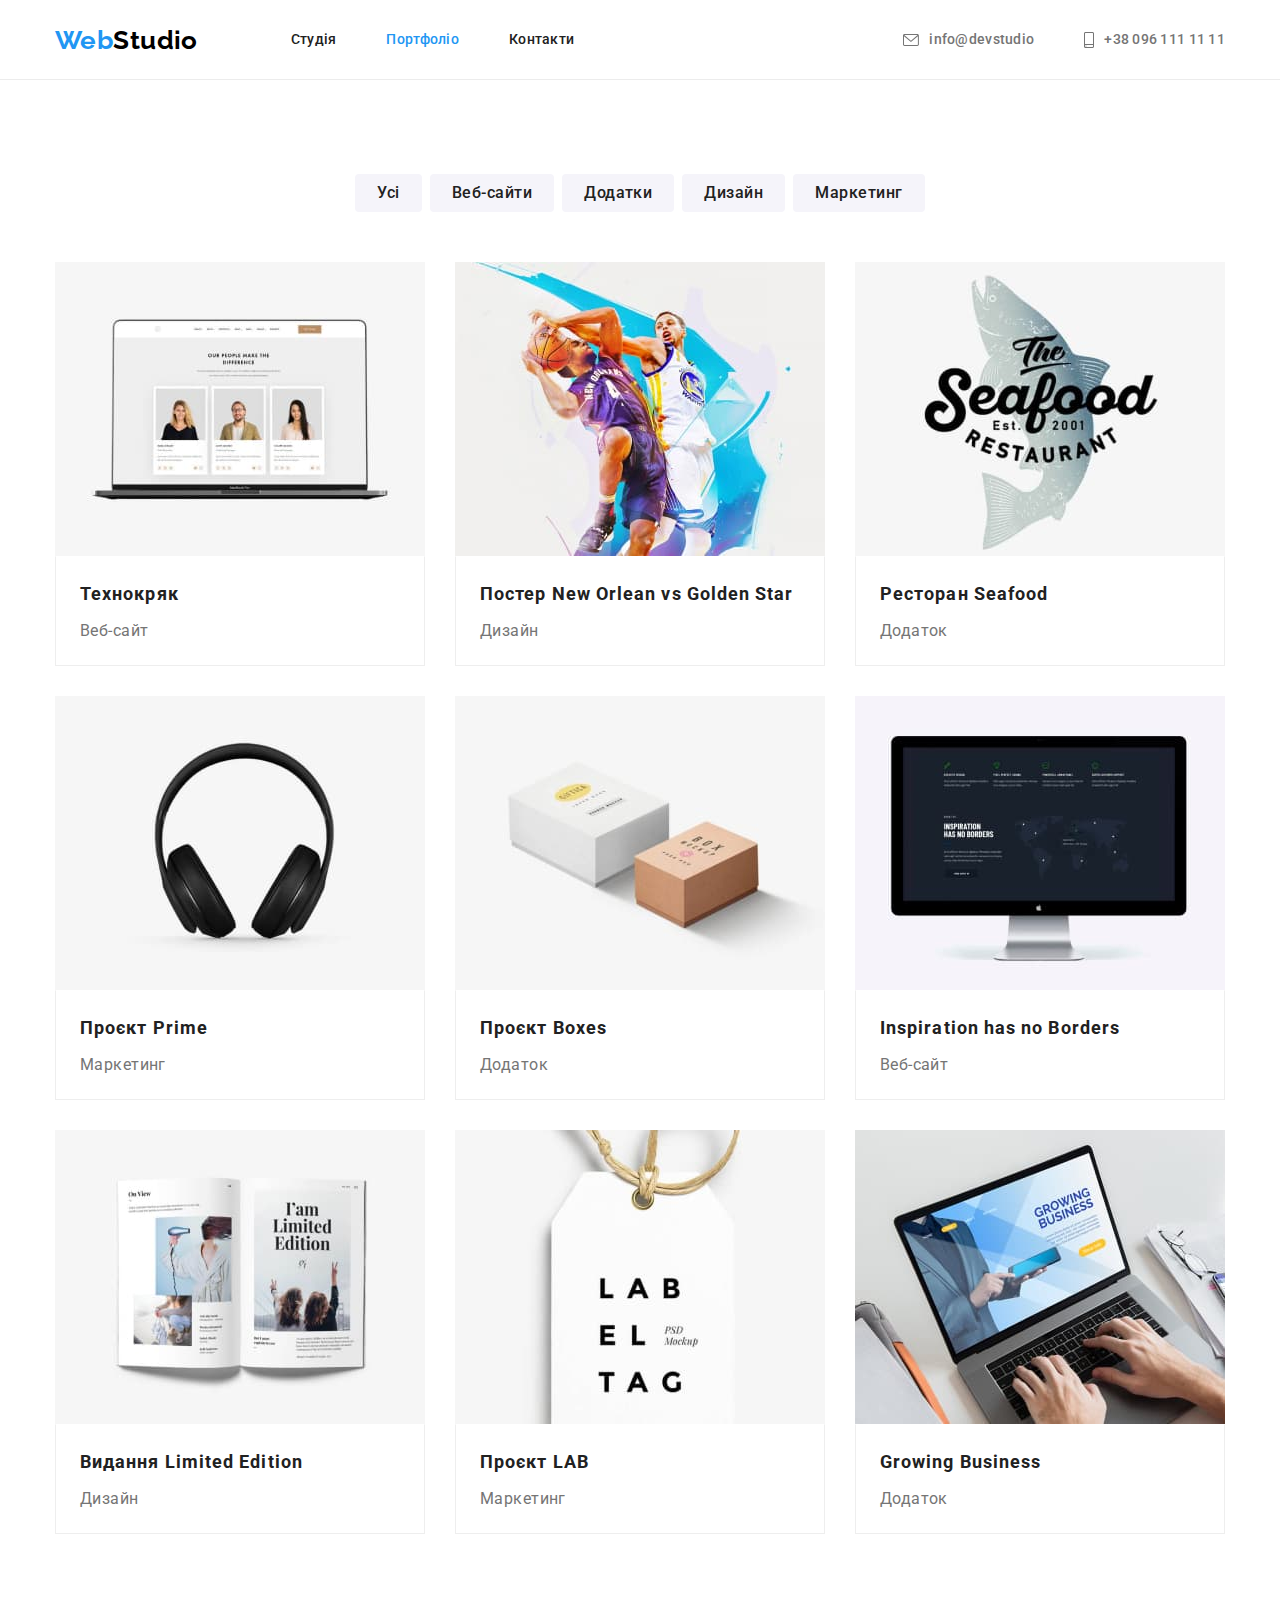
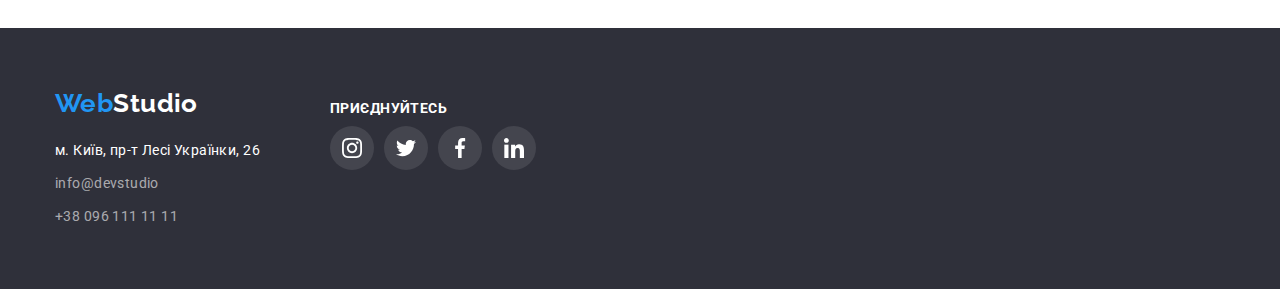
==== portfolio.html @ 0ee4d9ab "Init" ====
<!DOCTYPE html>
<html lang="uk">

<head>
    <meta charset="UTF-8">
    <meta http-equiv="X-UA-Compatible" content="IE=edge">
    <meta name="viewport" content="width=device-width, initial-scale=1.0">
    <title>Fourth home work</title>
    <link rel="preconnect" href="https://fonts.googleapis.com">
    <link rel="preconnect" href="https://fonts.gstatic.com" crossorigin>
    <link rel="stylesheet"
        href="https://fonts.googleapis.com/css2?family=Raleway:wght@700&family=Roboto:wght@400;500;700;900&display=swap">
    <link rel="stylesheet" href="./css/modern-normalize.css">
    <link rel="stylesheet" href="./css/styles.css">
</head>

<body>
    <header class="page-header">
        <div class="container header-container">
            <a class="logo" href="./" title="logo"><span class="logo-web">Web</span>Studio</a>
            <nav>
                <ul class="site-nav list">
                    <li class="item"><a class="link-nav" href="./" title="Студія">Студія</a></li>
                    <li class="item"><a class="link-nav current" href="./portfolio.html" title="Портфоліо">Портфоліо</a>
                    </li>
                    <li class="item"><a class="link-nav" href="" title="Контакти">Контакти</a></li>
                </ul>
            </nav>
            <ul class="list site-contact">
                <li class="item">
                    <a class="link-adr icon-a" href="mailto:info@devstudio" title="надіслати листа">
                        <svg class="clear-icon" width="16" height="12">
                            <use href="./images/icons.svg#icon-envelope"></use>
                        </svg>
                        <span class="link-name">info@devstudio</span>
                    </a>
                </li>
                <li class="item">
                    <a class="link-adr icon-a" href="tel:+380961111111" title="зателефонувати">
                        <svg class="clear-icon" width="10" height="16">
                            <use href="./images/icons.svg#icon-smartphone"></use>
                        </svg>
                        <span class="link-name">+38 096 111 11 11</span>
                    </a>
                </li>
            </ul>
        </div>
    </header>
    <main>
        <!--  -->
        <section class="section">
            <h1 class="title-hide">Портфоліо</h1>
            <div class="container">
                <ul class="list filter">
                    <li class="item"><button type="button" class="btn">Усі</button></li>
                    <li class="item"><button type="button" class="btn">Веб-сайти</button></li>
                    <li class="item"><button type="button" class="btn">Додатки</button></li>
                    <li class="item"><button type="button" class="btn">Дизайн</button></li>
                    <li class="item"><button type="button" class="btn">Маркетинг</button></li>
                </ul>
            </div>

            <div class="container">
                <ul class="list cards">
                    <li class="card">
                        <div class="card-img">
                            <img src="./images/portfolio/work_01.jpg" width="370" height="294" alt="Project 1"
                                title="Project 1">
                            <div class="card-text">
                                <p>
                                    Ресурс пропонує комплексні пропозиції з різним рівнем
                                    функціоналу та сервісів. Все
                                    це дозволить відвідувачу отримати
                                    вичерпні відомості про компанію чи приватну особу.
                                </p>

                            </div>
                        </div>
                        <div class="card-content">
                            <h2 class="project">Технокряк</h2>
                            <p class="categories">Веб-сайт</p>
                        </div>
                    </li>
                    <li class="card">
                        <div class="card-img">
                            <img src="./images/portfolio/work_02.jpg" width="370" height="294" alt="Project 2"
                                title="Project 2">
                        </div>
                        <div class="card-content">
                            <h2 class="project">Постер New Orlean vs Golden Star</h2>
                            <p class="categories">Дизайн</p>
                        </div>

                    </li>
                    <li class="card">
                        <div class="card-img">
                            <img src="./images/portfolio/work_03.jpg" width="370" height="294" alt="Project 3"
                                title="Project 3">
                        </div>
                        <div class="card-content">
                            <h2 class="project">Ресторан Seafood</h2>
                            <p class="categories">Додаток</p>
                        </div>
                    </li>
                    <li class="card">
                        <div class="card-img">
                            <img src="./images/portfolio/work_04.jpg" width="370" height="294" alt="Project 4"
                                title="Project 4">
                        </div>
                        <div class="card-content">
                            <h2 class="project">Проєкт Prime</h2>
                            <p class="categories">Маркетинг</p>
                        </div>
                    </li>
                    <li class="card">
                        <div class="card-img">
                            <img src="./images/portfolio/work_05.jpg" width="370" height="294" alt="Project 5"
                                title="Project 5">
                        </div>
                        <div class="card-content">
                            <h2 class="project">Проєкт Boxes</h2>
                            <p class="categories">Додаток</p>
                        </div>
                    </li>
                    <li class="card">
                        <div class="card-img">
                            <img src="./images/portfolio/work_06.jpg" width="370" height="294" alt="Project 6"
                                title="Project 6">
                        </div>
                        <div class="card-content">
                            <h2 class="project">Inspiration has no Borders</h2>
                            <p class="categories">Веб-сайт</p>
                        </div>
                    </li>
                    <li class="card">
                        <div class="card-img">
                            <img src="./images/portfolio/work_07.jpg" width="370" height="294" alt="Project 7"
                                title="Project 7">
                        </div>
                        <div class="card-content">
                            <h2 class="project">Видання Limited Edition</h2>
                            <p class="categories">Дизайн</p>
                        </div>
                    </li>
                    <li class="card">
                        <div class="card-img">
                            <img src="./images/portfolio/work_08.jpg" width="370" height="294" alt="Project 8"
                                title="Project 8">
                        </div>
                        <div class="card-content">
                            <h2 class="project">Проєкт LAB</h2>
                            <p class="categories">Маркетинг</p>
                        </div>
                    </li>
                    <li class="card">
                        <div class="card-img">
                            <img src="./images/portfolio/work_09.jpg" width="370" height="294" alt="Project 9"
                                title="Project 9">
                        </div>
                        <div class="card-content">
                            <h2 class="project">Growing Business</h2>
                            <p class="categories">Додаток</p>
                        </div>
                    </li>
                </ul>
            </div>
        </section>
    </main>
    <footer class="page-footer">
        <div class="container">
            <div class="site-adr">
                <a class="logo logo--alt" href="/" title="logo"><span class="logo-web">Web</span>Studio</a>
                <address>
                    <ul class="list list-adr">
                        <li class="item">
                            <a class="link-adr" href="https://goo.gl/maps/TaMpgBp5hJz27Ky7A" title="показати на мапі"
                                target="_blank" rel="noopener noreferrer">
                                м. Київ, пр-т Лесі Українки, 26
                            </a>
                        </li>
                        <li class="item">
                            <a class="link-cont" href="mailto:info@devstudio" title="надіслати листа">
                                info@devstudio
                            </a>
                        </li>
                        <li class="item">
                            <a class="link-cont" href="tel:+380961111111" title="зателефонувати">
                                +38 096 111 11 11
                            </a>
                        </li>
                    </ul>
                </address>
            </div>
            <div class="adr-social">
                <h2 class="title">приєднуйтесь</h2>
                <ul class="list social">
                    <li class="item">
                        <a href="https://www.instagram.com" target="_blank" rel="noopener noreferrer"
                            class="social-link">
                            <svg class="clear-icon social-icon" width="44" height="44">
                                <use href="./images/icons.svg#icon-instagram"></use>
                            </svg>
                        </a>
                    </li>
                    <li class="item">
                        <a href="https://twitter.com" target="_blank" rel="noopener noreferrer" class="social-link">
                            <svg class="clear-icon social-icon" width="44" height="44">
                                <use href="./images/icons.svg#icon-twitter"></use>
                            </svg>
                        </a>
                    </li>
                    <li class="item">
                        <a href="https://facebook.com" target="_blank" rel="noopener noreferrer" class="social-link">
                            <svg class="clear-icon social-icon" width="44" height="44">
                                <use href="./images/icons.svg#icon-facebook"></use>
                            </svg>
                        </a>
                    </li>
                    <li class="item">
                        <a href="https://www.linkedin.com" target="_blank" rel="noopener noreferrer"
                            class="social-link">
                            <svg class="clear-icon social-icon" width="44" height="44">
                                <use href="./images/icons.svg#icon-linkedin"></use>
                            </svg>
                        </a>
                    </li>
                </ul>
            </div>
        </div>
    </footer>
</body>

</html>
---- css/styles.css ----
:root {

    --decoration-color:#2196F3;         /* частини тексту, кнопки*/
    --card-image-hover:#2196F3E6;       /* колір випадаючего тексту */
    --heading-text-color: #212121;      /* Текст заголовка */
    --main-text-color: #757575;         /* Текст */
    --main-white-color: #ffffff;        /* просто білий колір */
    --black-color:#000000;              /* просто чорний колір */
    --fotter-background-color:#2F303A;  /*колір футера*/
    --contact-link-color:rgba(255, 255, 255, 0.6);  /*контакти в футері*/
    --social-link-color: rgba(255, 255, 255, 0.1);   /* соц мережі в футері*/
    --button-main-color:#188CE8;        /* кнопка на головній */
    --button-filter-color:#F5F4FA;      /* кнопки в портфоліо */
    --header-bottom-border:#ECECEC;     /* Нижній бордюр хедера */
    --card-border:#EEE;                 /* Рамка картки*/
    --secondary-background-color:#F5F4FA;  /* Допоміжний колір фону*/
    --client-color:#AFB1B8;                /* Постійні клієнти*/

    --cards-gap: 30px;          /* Відступ у картках портфоліо */
    --features-gap: 30px;       /* Відступ у картках особливості */
    --work-gap: 30px;           /* Відступ у картках робот */
    --team-gap: 30px;           /* Відступ у картках команди */
    --client-gap: 30px;        /* Відступ у картках клієнти */

    --cards-count: 3;           /* Карток в лінії портфоліо */  
    --features-count: 4;        /* Карток в лінії особливості */
    --work-count: 3;           /* Карток в лінії робот */
    --team-count: 4;             /* Карток в лінії команди */
    --client-count: 6;         /* Карток в лінії клієнти */
}

h1, h2, h3, h4, 
h5, h6, p, ul {
    margin: 0;
    padding: 0;
}

img {
    display: block;
    width: 100%;
    height: auto;
}

body {
    font-family: 'Roboto', Arial, Helvetica, sans-serif;
    font-size: 14px;
    letter-spacing: 0.03em;
    color: var(--main-text-color);
    background-color: var(--main-white-color)
} 
.container {
    max-width: 1200px;
    padding: 0 15px;
    margin: 0 auto;

    /* Закоментить */
    /* outline: red solid 2px;
    margin: 5px auto; */
}

.section {
    padding-top: 94px;
    padding-bottom: 94px;
}

.list {
    list-style: none;
}





/*====== header ======*/

.page-header {
    background-color: var(--main-white-color);
    border-bottom: 1px solid var(--header-bottom-border);
    border-top: 1px solid transparent;
}

/*====== logo ======*/

.logo {
    font-family: 'Raleway', sans-serif;
    font-weight: 700;
    font-size: 26px;
    line-height: 1.19;
    color:var(--black-color);
    text-decoration: none;   
}

.logo-web {
    color: var(--decoration-color);   
}

/*====== navigation ======*/

.site-nav, 
.site-contact {
    font-weight: 500;
    line-height: 1.14;
    letter-spacing: 0.02em;
    display: flex;  
}

.site-nav {
    margin-left: 93px;
}

.site-contact {
    margin-left: auto;
}


.site-nav .link-nav,
 .site-contact .link-adr {
    display: inline-block;
    align-items: center;
    padding-top: 31px;
    padding-bottom: 31px;

    color: var(--heading-text-color);
    text-decoration: none;
}


.site-nav .item:not(:first-child),
.site-contact .item:not(:first-child) {
    margin-left: 50px;
}
.site-contact .link-adr:last-child {
    margin-right: 0;
}
.site-contact .link-adr{
    color: var(--main-text-color);
     display: inline-flex;
    align-items: center;
    margin-right: 30px;
}

.link-adr {
    color: var(--main-white-color);
    text-decoration: none;
    white-space: nowrap;
}
.link-nav:hover, .link-nav:focus,
.link-adr:hover, .link-adr:focus,
.link-cont:hover, .link-cont:focus,
.link-nav.current {
    color: var(--decoration-color);
}


.header-container {
    display: flex;
    align-items: center;
}

.clear-icon {
    fill:currentColor;
    overflow: hidden;
    vertical-align: -0.15em;
    font-size: inherit;
   
}


.icon-a {
    display: inline-block;
    align-items: center;
}
.link-name {
    margin-left: 10px;
}



/* main content */
        /* main page */

.main-banner {
    padding-top: 200px;
    padding-bottom: 200px;
    text-align: center;
    
    max-width: 1600px;
    margin: 0 auto;
    background-color: #C4C4C4;

    background-image: linear-gradient(to right, rgba(47, 48, 58, 0.4), 
        rgba(47, 48, 58, 0.4)),
        url('../images/hero_image.img.jpg');
    background-size: cover;
    background-repeat: no-repeat;
    background-position: center;

}

.main-title {
    margin-bottom: 30px;

    font-weight: 900;
    font-size: 44px;
    line-height: 1.36;   
    letter-spacing: 0.06em;
    color: var(--main-white-color);
    text-transform: uppercase;
    
}

.btn {
    padding: 10px 32px;
    font-family: inherit;
    font-weight: 700;
    font-size: 16px;
    line-height: 1.87;
    letter-spacing: 0.06em;
    color: var(--main-white-color);
    background-color:var(--button-main-color) ;
    
    border-radius: 4px;
    border: none;
    cursor: pointer;
}

.btn:hover,
.btn:focus {
    color: var(--main-white-color);
    background-color: var(--decoration-color);
}



.list .btn:hover,
.list .btn:focus {
    color: var(--main-white-color);
    background-color: var(--decoration-color);
    box-shadow: 0px 3px 1px rgba(0, 0, 0, 0.1), 
                0px 1px 2px rgba(0, 0, 0, 0.08), 
                0px 2px 2px rgba(0, 0, 0, 0.12);
}

.section-title {
    margin-bottom: 50px;
    font-size: 36px;
    line-height: 1.167;
    text-align: center;
    color: var(--heading-text-color);
}
.title-hide {
    pointer-events: none;
    position: absolute;
    width: 1px;
    height: 1px;
    margin: -1px;
    border: 0;
    padding: 0;
    white-space: nowrap;
    clip-path: inset(100%);
    clip: rect(0 0 0 0);
    overflow: hidden;
}

.title {
    margin-bottom: 10px;
    font-size: inherit;
    color: var(--heading-text-color);
}


.our-features {
    padding-bottom: 0;
}
.features {
    display: flex;
    flex-wrap: wrap;
    justify-content: space-between;
    margin-left: calc(-1 * var(--features-gap));
    margin-top: calc(-1 * var(--features-gap));

    line-height: 1.142;   
}

.features .card { 
    flex-basis: calc(100% /var(--features-count) - var(--features-gap));
    margin-left: var(--features-gap);
    margin-top: var(--features-gap);
} 

 .features .text {
    line-height: 1.71;
}


.work {
    display: flex;
    flex-wrap: wrap;
    justify-content: space-between;
    margin-left: calc(-1 * var(--work-gap));
    margin-top: calc(-1 * var(--work-gap));
}

.work .card {
    flex-basis: calc(100% /var(--work-count) - var(--work-gap));
    margin-left: var(--work-gap);
    margin-top: var(--work-gap);
}

.our-team {
    background: var(--secondary-background-color);
}
.team {
    display: flex;
    flex-wrap: wrap;
    margin-left: calc(-1 * var(--team-gap));
    margin-top: calc(-1 * var(--team-gap));
   
    font-size: 16px;
    line-height: 1.19;
}

.team .card {
    flex-basis: calc(100% /var(--team-count) - var(--team-gap));
    margin-left: var(--team-gap);
    margin-top: var(--team-gap);

    background: var(--main-white-color);   
    box-shadow: 0px 1px 3px rgba(0, 0, 0, 0.12), 0px 1px 1px rgba(0, 0, 0, 0.14), 0px 2px 1px rgba(0, 0, 0, 0.2);
    border-radius: 0px 0px 4px 4px;
}

.team .title {
    font-weight: 500;
}

.team .card-content {
    text-align: center;
    padding: 30px 0px 16px;
}

.client {
    display: flex;
    flex-wrap: wrap;
    justify-content: space-between;
    margin-left: calc(-1 * var(--client-gap));
    margin-top: calc(-1 * var(--client-gap));

    line-height: 1.15;
}


.client .card {
    flex-basis: calc(100% /var(--client-count) - var(--client-gap));
    margin-left: var(--client-gap);
    margin-top: var(--client-gap);
}

.icon-container {
    text-align: center;    
}

.features .icon-container { 
    padding: 25px 0;
    margin-bottom: 30px;
    background-color: var(--secondary-background-color);
    border-radius: 4px;
}

.client .link {
    color: var(--client-color);
}

.client .link:hover,
.client .link:focus {
    border-color: var(--decoration-color);
    color: var(--decoration-color);
}

.client .icon-container {
    
    padding: 15px 0;
    border: 1px solid currentColor;
    border-radius: 4px;
    color: currentColor;
 }

 .client .icon {
    fill:currentColor;
 }

        /* ========= social ========= */

.social {
  
    /* align-items: center; */
    display: flex;
    justify-content: center;
    padding-bottom: 29px;
}

.social-icon {

    cursor: pointer;
    padding: 12px; 
    fill: var(--client-color);
}

.social-link {
    display: inline-block;
    text-decoration: none;
}

.social-link:hover {
    background-color: var(--decoration-color);
    border-radius: 50%;
}

.social-link:hover .social-icon {
    fill: var(--main-white-color);
}

.social .item:not(:first-child) {

    margin-left: 10px;
}
/*================================================*/
    /* portfolio page */

.filter {
    display: flex;
    justify-content: center;
    margin-bottom: 50px;
}

.filter .btn {
    padding: 6px 22px;
    font-weight: 500;
    line-height: 1.62;
    letter-spacing: 0.03em;
    color: var(--heading-text-color);
    background-color: var(--button-filter-color);
}

.filter .item:not(:first-child) {
    margin-left: 8px;
    
}

.cards {
    display: flex;
    flex-wrap: wrap;
    margin-left: calc(-1 * var(--cards-gap));
    margin-top: calc(-1 * var(--cards-gap));
}

.cards .card {
    flex-basis: calc(100% /var(--cards-count) - var(--cards-gap));
    margin-left: var(--cards-gap);
    margin-top: var(--cards-gap);

    transition: box-shadow 250ms cubic-bezier(0.4, 0, 0.2, 1); 
}

.cards .card-img {
    position: relative;
    overflow: hidden;   
}

.cards .card-text {
    position: absolute;
    bottom: 0;
    left: 0;
    width: 100%;
    height: 100%;

    font-size: 18px;
    line-height: 1.56;
        
    padding: 24px;
    display: flex;
    align-items: center;  

    transform: translateY(100%);
    transition: transform 250ms cubic-bezier(0.4, 0, 0.2, 1);
}

.card-img:hover .card-text {
    background:var(--decoration-color) ;
    background-color: var(--card-image-hover);
    color: var(--main-white-color);

    transform: translateY(0);
    
}

.cards .card:hover,
.cards .card:focus {
box-shadow: 0px 1px 1px rgba(0, 0, 0, 0.12), 
            0px 4px 4px rgba(0, 0, 0, 0.06), 
            1px 4px 6px rgba(0, 0, 0, 0.16);
cursor: pointer;
user-select: none;

}


.cards .card-content {
    padding: 19px 24px;
    border:1px solid var(--card-border);
    border-top: 1px solid transparent;
}

.cards .project {
    margin-bottom: 4px;

    font-size: 18px;
    line-height: 2;
    letter-spacing: 0.06em;
    color: var(--heading-text-color);

}

.cards .categories {
    font-size: 16px;
    line-height: 1.88;
}

/*=======  footer  ======*/

.page-footer {
    padding-top: 60px;
    padding-bottom: 60px;

    background-color: var(--fotter-background-color);
}

.logo--alt {
    display:inline-block;
    margin-bottom: 20px;
    color: var(--main-white-color);
}

.site-adr .item:not(:first-child) {

    margin-top: 9px;

}

/*====== footer adress  ======*/


.page-footer .container {
    display: flex;
}

.list-adr {
    font-style: normal;
    line-height: 1.71;
    white-space: nowrap;
}

.link-cont {
    color: var(--contact-link-color);
    text-decoration: none;
    white-space: nowrap;
}
.page-footer .title {
    color: var(--main-white-color);
    text-transform: uppercase;
    line-height: 1.143;
}


/* ====== foter social ====== */

.adr-social {
    padding-top: 12px;
    padding-left: 70px;
}

.page-footer .social-icon {

    fill: var(--main-white-color);
}
.page-footer .social-link {
    
    background-color: var(--social-link-color);
    border-radius: 50%;
}

.page-footer .social-link:hover {
    background-color: var(--decoration-color);
}
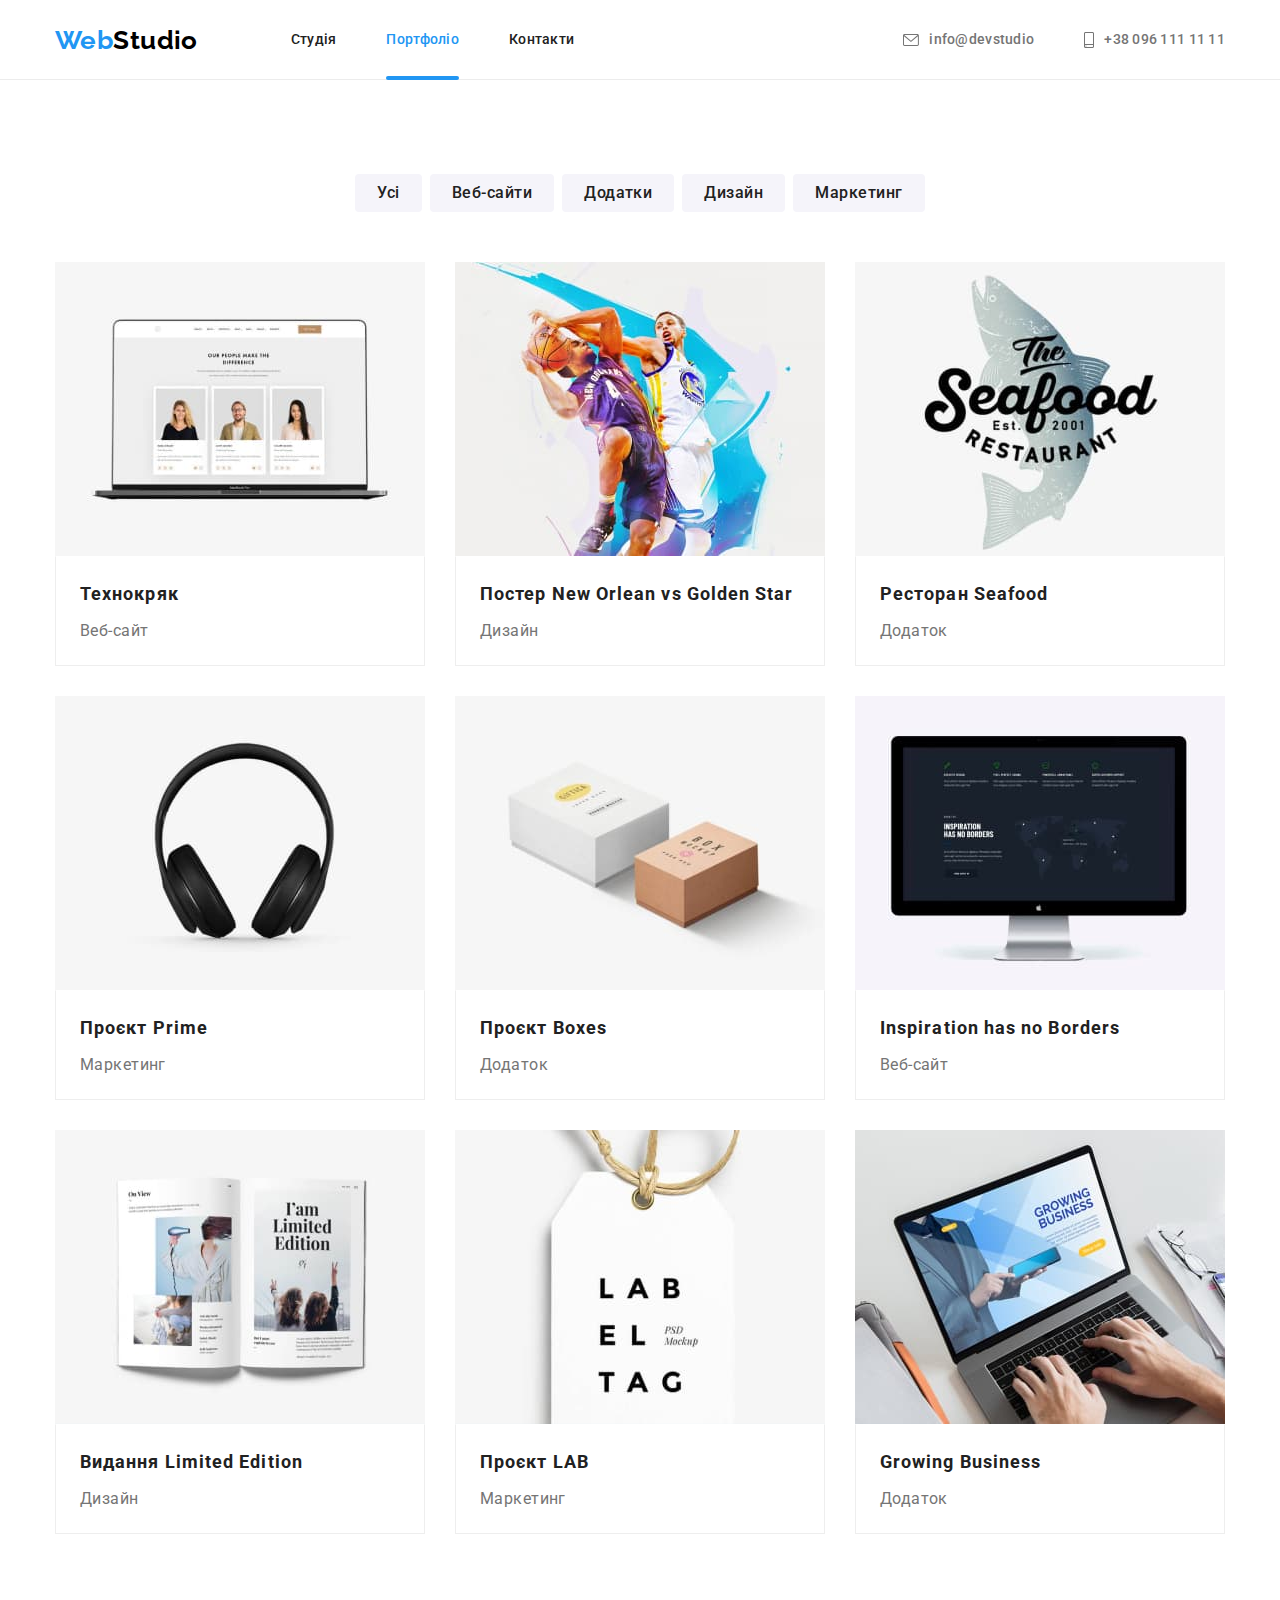
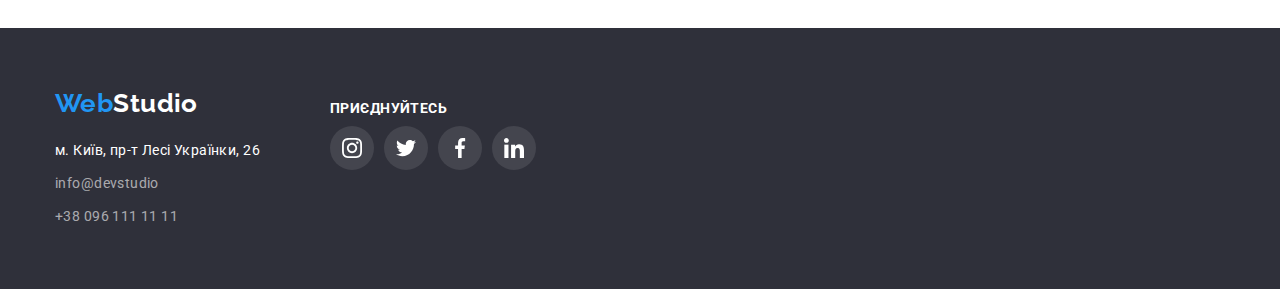
==== commit af095ef6: "Finish" ====
--- a/portfolio.html
+++ b/portfolio.html
@@ -73,7 +73,6 @@
                                     це дозволить відвідувачу отримати
                                     вичерпні відомості про компанію чи приватну особу.
                                 </p>
-
                             </div>
                         </div>
                         <div class="card-content">
@@ -85,6 +84,12 @@
                         <div class="card-img">
                             <img src="./images/portfolio/work_02.jpg" width="370" height="294" alt="Project 2"
                                 title="Project 2">
+                            <div class="card-text">
+                                <p>
+                                    Lorem ipsum dolor sit amet consectetur adipisicing elit. Nam minima quidem, laborum
+                                    corrupti explicabo autem, cupiditate, earum temporibus iusto culpa doloribus amet.
+                                </p>
+                            </div>
                         </div>
                         <div class="card-content">
                             <h2 class="project">Постер New Orlean vs Golden Star</h2>
@@ -96,6 +101,12 @@
                         <div class="card-img">
                             <img src="./images/portfolio/work_03.jpg" width="370" height="294" alt="Project 3"
                                 title="Project 3">
+                            <div class="card-text">
+                                <p>
+                                    Lorem ipsum, dolor sit amet consectetur adipisicing elit. Aut libero ab suscipit
+                                    debitis, facere illum et molestiae, atque, dolor eum accusantium. Qui, accusantium!
+                                </p>
+                            </div>
                         </div>
                         <div class="card-content">
                             <h2 class="project">Ресторан Seafood</h2>
@@ -106,16 +117,28 @@
                         <div class="card-img">
                             <img src="./images/portfolio/work_04.jpg" width="370" height="294" alt="Project 4"
                                 title="Project 4">
+                            <div class="card-text">
+                                <p>
+                                    Lorem ipsum dolor sit amet, consectetur adipisicing elit. Ex qui mollitia dicta
+                                    reiciendis. Ipsa ex expedita, quisquam quasi animi error voluptas quibusdam?
+                                </p>
+                            </div>
                         </div>
                         <div class="card-content">
                             <h2 class="project">Проєкт Prime</h2>
-                            <p class="categories">Маркетинг</p>
+                            <p class="categories">Маркетинг </p>
                         </div>
                     </li>
                     <li class="card">
                         <div class="card-img">
                             <img src="./images/portfolio/work_05.jpg" width="370" height="294" alt="Project 5"
                                 title="Project 5">
+                            <div class="card-text">
+                                <p>
+                                    Lorem ipsum dolor, sit amet consectetur adipisicing elit. Vitae fugit modi repellat
+                                    officiis. Atque alias libero nisi temporibus dolore saepe beatae, doloremque autem?
+                                </p>
+                            </div>
                         </div>
                         <div class="card-content">
                             <h2 class="project">Проєкт Boxes</h2>
@@ -126,6 +149,13 @@
                         <div class="card-img">
                             <img src="./images/portfolio/work_06.jpg" width="370" height="294" alt="Project 6"
                                 title="Project 6">
+                            <div class="card-text">
+                                <p>
+                                    Lorem ipsum, dolor sit amet consectetur adipisicing elit. Voluptate fugit optio,
+                                    modi cum maiores quae! Minima quibusdam reiciendis nostrum ratione, tenetur
+                                    aspernatur!
+                                </p>
+                            </div>
                         </div>
                         <div class="card-content">
                             <h2 class="project">Inspiration has no Borders</h2>
@@ -136,6 +166,12 @@
                         <div class="card-img">
                             <img src="./images/portfolio/work_07.jpg" width="370" height="294" alt="Project 7"
                                 title="Project 7">
+                            <div class="card-text">
+                                <p>
+                                    Lorem ipsum, dolor sit amet consectetur adipisicing elit. Velit magni tempora
+                                    temporibus itaque, mollitia alias ut, quod natus aut et dignissimos dicta iure.
+                                </p>
+                            </div>
                         </div>
                         <div class="card-content">
                             <h2 class="project">Видання Limited Edition</h2>
@@ -146,6 +182,13 @@
                         <div class="card-img">
                             <img src="./images/portfolio/work_08.jpg" width="370" height="294" alt="Project 8"
                                 title="Project 8">
+                            <div class="card-text">
+                                <p>
+                                    Lorem, ipsum dolor sit amet consectetur adipisicing elit. Aspernatur, nesciunt
+                                    nostrum ea itaque beatae, deleniti facilis exercitationem cupiditate vel a quam
+                                    laudantium.
+                                </p>
+                            </div>
                         </div>
                         <div class="card-content">
                             <h2 class="project">Проєкт LAB</h2>
@@ -156,6 +199,13 @@
                         <div class="card-img">
                             <img src="./images/portfolio/work_09.jpg" width="370" height="294" alt="Project 9"
                                 title="Project 9">
+                            <div class="card-text">
+                                <p>
+                                    Lorem ipsum dolor sit amet consectetur, adipisicing elit. Distinctio, ab soluta illo
+                                    repellendus iste quidem dolore, similique, repudiandae commodi ea sunt nam
+                                    consequuntur!
+                                </p>
+                            </div>
                         </div>
                         <div class="card-content">
                             <h2 class="project">Growing Business</h2>
@@ -196,21 +246,23 @@
                 <ul class="list social">
                     <li class="item">
                         <a href="https://www.instagram.com" target="_blank" rel="noopener noreferrer"
-                            class="social-link">
+                            class="social-link social-link--footer">
                             <svg class="clear-icon social-icon" width="44" height="44">
                                 <use href="./images/icons.svg#icon-instagram"></use>
                             </svg>
                         </a>
                     </li>
                     <li class="item">
-                        <a href="https://twitter.com" target="_blank" rel="noopener noreferrer" class="social-link">
+                        <a href="https://twitter.com" target="_blank" rel="noopener noreferrer"
+                            class="social-link social-link--footer">
                             <svg class="clear-icon social-icon" width="44" height="44">
                                 <use href="./images/icons.svg#icon-twitter"></use>
                             </svg>
                         </a>
                     </li>
                     <li class="item">
-                        <a href="https://facebook.com" target="_blank" rel="noopener noreferrer" class="social-link">
+                        <a href="https://facebook.com" target="_blank" rel="noopener noreferrer"
+                            class="social-link social-link--footer">
                             <svg class="clear-icon social-icon" width="44" height="44">
                                 <use href="./images/icons.svg#icon-facebook"></use>
                             </svg>
@@ -218,7 +270,7 @@
                     </li>
                     <li class="item">
                         <a href="https://www.linkedin.com" target="_blank" rel="noopener noreferrer"
-                            class="social-link">
+                            class="social-link social-link--footer">
                             <svg class="clear-icon social-icon" width="44" height="44">
                                 <use href="./images/icons.svg#icon-linkedin"></use>
                             </svg>
--- a/css/styles.css
+++ b/css/styles.css
@@ -8,7 +8,9 @@
     --black-color:#000000;              /* просто чорний колір */
     --fotter-background-color:#2F303A;  /*колір футера*/
     --contact-link-color:rgba(255, 255, 255, 0.6);  /*контакти в футері*/
-    --social-link-color: rgba(255, 255, 255, 0.1);   /* соц мережі в футері*/
+    --social-link-color: rgba(255, 255, 255, 0.1);  /* соц мережі в футері*/
+    --button-border-color: rgba(0, 0, 0, 0.1);      /* колір бордера кнопки в модал*/
+    --overlay-color: rgba(0, 0, 0, 0.2);            /* колір під модальним вікном*/
     --button-main-color:#188CE8;        /* кнопка на головній */
     --button-filter-color:#F5F4FA;      /* кнопки в портфоліо */
     --header-bottom-border:#ECECEC;     /* Нижній бордюр хедера */
@@ -27,7 +29,8 @@
     --work-count: 3;           /* Карток в лінії робот */
     --team-count: 4;             /* Карток в лінії команди */
     --client-count: 6;         /* Карток в лінії клієнти */
-}
+    --time-hover: 250ms;       /* Час эфектыв ховера */
+}   
 
 h1, h2, h3, h4, 
 h5, h6, p, ul {
@@ -39,6 +42,13 @@
     display: block;
     width: 100%;
     height: auto;
+}
+
+.no-scroll {
+    height: 100vh;
+    overflow-y: hidden;
+    padding-right: 17px;
+
 }
 
 body {
@@ -48,6 +58,7 @@
     color: var(--main-text-color);
     background-color: var(--main-white-color)
 } 
+
 .container {
     max-width: 1200px;
     padding: 0 15px;
@@ -66,10 +77,6 @@
 .list {
     list-style: none;
 }
-
-
-
-
 
 /*====== header ======*/
 
@@ -112,26 +119,26 @@
     margin-left: auto;
 }
 
-
-.site-nav .link-nav,
- .site-contact .link-adr {
+.link-nav,
+.site-contact .link-adr {
     display: inline-block;
     align-items: center;
     padding-top: 31px;
     padding-bottom: 31px;
 
+    text-decoration: none;
     color: var(--heading-text-color);
-    text-decoration: none;
-}
-
+}
 
 .site-nav .item:not(:first-child),
 .site-contact .item:not(:first-child) {
     margin-left: 50px;
 }
+
 .site-contact .link-adr:last-child {
     margin-right: 0;
 }
+
 .site-contact .link-adr{
     color: var(--main-text-color);
      display: inline-flex;
@@ -142,15 +149,47 @@
 .link-adr {
     color: var(--main-white-color);
     text-decoration: none;
-    white-space: nowrap;
-}
+    white-space: nowrap;    
+}
+
+.link-nav,
+.link-adr,
+.link-cont {
+    transition: color var(--time-hover) cubic-bezier(0.4, 0, 0.2, 1);
+}
+
 .link-nav:hover, .link-nav:focus,
 .link-adr:hover, .link-adr:focus,
 .link-cont:hover, .link-cont:focus,
 .link-nav.current {
-    color: var(--decoration-color);
-}
-
+    color: var(--decoration-color);   
+}
+
+
+.link-nav {
+    position: relative;
+    background-color: transparent;
+}
+
+.link-nav::after {
+    content: '';
+    width: 100%;
+    height: 4px;
+    position: absolute;
+    bottom: -1px;
+    border-radius: 2px;
+    left: 0;
+    transition: background-color var(--time-hover) cubic-bezier(0.4, 0, 0.2, 1) ;
+}
+
+.link-nav.current::after {
+    background-color: currentColor
+}
+
+.link-nav:hover::after,
+.link-nav:focus::after {
+    background-color: var(--decoration-color);
+}
 
 .header-container {
     display: flex;
@@ -161,20 +200,17 @@
     fill:currentColor;
     overflow: hidden;
     vertical-align: -0.15em;
-    font-size: inherit;
-   
-}
-
+    font-size: inherit;   
+}
 
 .icon-a {
     display: inline-block;
     align-items: center;
 }
+
 .link-name {
     margin-left: 10px;
 }
-
-
 
 /* main content */
         /* main page */
@@ -194,7 +230,6 @@
     background-size: cover;
     background-repeat: no-repeat;
     background-position: center;
-
 }
 
 .main-title {
@@ -206,7 +241,6 @@
     letter-spacing: 0.06em;
     color: var(--main-white-color);
     text-transform: uppercase;
-    
 }
 
 .btn {
@@ -222,6 +256,8 @@
     border-radius: 4px;
     border: none;
     cursor: pointer;
+    transition: background-color var(--time-hover) cubic-bezier(0.4, 0, 0.2, 1);
+
 }
 
 .btn:hover,
@@ -230,15 +266,25 @@
     background-color: var(--decoration-color);
 }
 
-
-
-.list .btn:hover,
-.list .btn:focus {
+.filter .btn:hover,
+.filter .btn:focus {
     color: var(--main-white-color);
     background-color: var(--decoration-color);
     box-shadow: 0px 3px 1px rgba(0, 0, 0, 0.1), 
                 0px 1px 2px rgba(0, 0, 0, 0.08), 
                 0px 2px 2px rgba(0, 0, 0, 0.12);
+    
+}
+
+.filter .btn {
+    padding: 6px 22px;
+    font-weight: 500;
+    line-height: 1.62;
+    letter-spacing: 0.03em;
+    color: var(--heading-text-color);
+    background-color: var(--button-filter-color);
+
+    transition-property:box-shadow, background-color, color;
 }
 
 .section-title {
@@ -248,6 +294,7 @@
     text-align: center;
     color: var(--heading-text-color);
 }
+
 .title-hide {
     pointer-events: none;
     position: absolute;
@@ -268,10 +315,10 @@
     color: var(--heading-text-color);
 }
 
-
 .our-features {
     padding-bottom: 0;
 }
+
 .features {
     display: flex;
     flex-wrap: wrap;
@@ -292,7 +339,6 @@
     line-height: 1.71;
 }
 
-
 .work {
     display: flex;
     flex-wrap: wrap;
@@ -310,6 +356,7 @@
 .our-team {
     background: var(--secondary-background-color);
 }
+
 .team {
     display: flex;
     flex-wrap: wrap;
@@ -349,7 +396,6 @@
     line-height: 1.15;
 }
 
-
 .client .card {
     flex-basis: calc(100% /var(--client-count) - var(--client-gap));
     margin-left: var(--client-gap);
@@ -368,6 +414,7 @@
 }
 
 .client .link {
+    transition: color var(--time-hover) cubic-bezier(0.4, 0, 0.2, 1);
     color: var(--client-color);
 }
 
@@ -375,10 +422,10 @@
 .client .link:focus {
     border-color: var(--decoration-color);
     color: var(--decoration-color);
-}
-
-.client .icon-container {
-    
+
+}
+
+.client .icon-container {   
     padding: 15px 0;
     border: 1px solid currentColor;
     border-radius: 4px;
@@ -392,38 +439,43 @@
         /* ========= social ========= */
 
 .social {
-  
-    /* align-items: center; */
     display: flex;
     justify-content: center;
     padding-bottom: 29px;
 }
 
 .social-icon {
-
     cursor: pointer;
     padding: 12px; 
     fill: var(--client-color);
+
+    transition: fill var(--time-hover) cubic-bezier(0.4, 0, 0.2, 1);
+   
 }
 
 .social-link {
     display: inline-block;
     text-decoration: none;
-}
-
-.social-link:hover {
+    border-radius: 50%;
+    background-color: var(--main-white-color);
+    transition: background-color var(--time-hover) cubic-bezier(0.4, 0, 0.2, 1);
+}
+
+.social-link:hover,
+.social-link:focus {
     background-color: var(--decoration-color);
-    border-radius: 50%;
-}
-
-.social-link:hover .social-icon {
+    
+}
+
+.social-link:hover .social-icon,
+.social-link:focus .social-icon {
     fill: var(--main-white-color);
 }
 
 .social .item:not(:first-child) {
-
     margin-left: 10px;
 }
+
 /*================================================*/
     /* portfolio page */
 
@@ -433,18 +485,8 @@
     margin-bottom: 50px;
 }
 
-.filter .btn {
-    padding: 6px 22px;
-    font-weight: 500;
-    line-height: 1.62;
-    letter-spacing: 0.03em;
-    color: var(--heading-text-color);
-    background-color: var(--button-filter-color);
-}
-
 .filter .item:not(:first-child) {
-    margin-left: 8px;
-    
+    margin-left: 8px;   
 }
 
 .cards {
@@ -459,7 +501,10 @@
     margin-left: var(--cards-gap);
     margin-top: var(--cards-gap);
 
-    transition: box-shadow 250ms cubic-bezier(0.4, 0, 0.2, 1); 
+    display: flex;
+    flex-direction: column;
+
+    transition: box-shadow var(--time-hover) cubic-bezier(0.4, 0, 0.2, 1);
 }
 
 .cards .card-img {
@@ -467,7 +512,7 @@
     overflow: hidden;   
 }
 
-.cards .card-text {
+.card .card-text {
     position: absolute;
     bottom: 0;
     left: 0;
@@ -481,34 +526,33 @@
     display: flex;
     align-items: center;  
 
-    transform: translateY(100%);
-    transition: transform 250ms cubic-bezier(0.4, 0, 0.2, 1);
-}
-
-.card-img:hover .card-text {
-    background:var(--decoration-color) ;
+    transform: translateY(100%);  
     background-color: var(--card-image-hover);
+   
+    transition: transform var(--time-hover) cubic-bezier(0.4, 0, 0.2, 1); 
+}
+
+.card:hover .card-text,
+.card:focus .card-text
+{   
     color: var(--main-white-color);
-
-    transform: translateY(0);
-    
+    transform: translateY(0);   
 }
 
 .cards .card:hover,
 .cards .card:focus {
-box-shadow: 0px 1px 1px rgba(0, 0, 0, 0.12), 
-            0px 4px 4px rgba(0, 0, 0, 0.06), 
-            1px 4px 6px rgba(0, 0, 0, 0.16);
-cursor: pointer;
-user-select: none;
-
-}
-
-
-.cards .card-content {
+    box-shadow: 0px 1px 1px rgba(0, 0, 0, 0.12), 
+                0px 4px 4px rgba(0, 0, 0, 0.06), 
+                1px 4px 6px rgba(0, 0, 0, 0.16);
+    cursor: pointer;
+    user-select: none;
+}
+
+.cards .card-content {   
     padding: 19px 24px;
     border:1px solid var(--card-border);
     border-top: 1px solid transparent;
+    flex-grow: 1;
 }
 
 .cards .project {
@@ -518,12 +562,11 @@
     line-height: 2;
     letter-spacing: 0.06em;
     color: var(--heading-text-color);
-
 }
 
 .cards .categories {
     font-size: 16px;
-    line-height: 1.88;
+    line-height: 1.88; 
 }
 
 /*=======  footer  ======*/
@@ -542,13 +585,10 @@
 }
 
 .site-adr .item:not(:first-child) {
-
     margin-top: 9px;
-
 }
 
 /*====== footer adress  ======*/
-
 
 .page-footer .container {
     display: flex;
@@ -565,14 +605,14 @@
     text-decoration: none;
     white-space: nowrap;
 }
+
 .page-footer .title {
     color: var(--main-white-color);
     text-transform: uppercase;
     line-height: 1.143;
 }
 
-
-/* ====== foter social ====== */
+/* ====== footer social ====== */
 
 .adr-social {
     padding-top: 12px;
@@ -580,15 +620,121 @@
 }
 
 .page-footer .social-icon {
-
     fill: var(--main-white-color);
 }
-.page-footer .social-link {
-    
+
+.social-link--footer {
     background-color: var(--social-link-color);
     border-radius: 50%;
 }
 
-.page-footer .social-link:hover {
-    background-color: var(--decoration-color);
-}
+/*========= Modal =============*/
+
+.is-hidden {
+    position: absolute;
+    width: 1px;
+    height: 1px;
+    margin: -1px;
+    border: 0;
+    padding: 0;
+    white-space: nowrap;
+    clip-path: inset(100%);
+    clip: rect(0 0 0 0);
+
+    overflow: hidden;
+    pointer-events: none;
+}
+
+@keyframes modalshow {
+    from {
+        transform: scale(0.5);
+        opacity: 0;
+    }
+    to {
+        transform: scale(1);
+        opacity: 1;
+    }
+}
+
+@keyframes modalhide {
+    from {
+        transform: scale(1);
+        opacity: 1;
+    }
+    to {
+        transform: scale(0.5);
+        opacity: 0;
+    }
+}
+
+.modal-overlay {
+    display: flex;
+    position: fixed;
+    z-index: 1;
+    left: 0;
+    top: 0;
+    width: 100%;
+    height: 100%;
+    
+    transition: background-color var(--time-hover) cubic-bezier(0.4, 0, 0.2, 1);
+}
+
+.modal-overlay.modal-show {
+    background-color: var(--overlay-color);
+}
+
+.modal-overlay.modal-hide {
+    background-color: transparent;
+}
+.modal-form {
+    margin: auto;
+    position: relative;
+    
+    width: 528px;
+    height: 581px;
+    padding: 40px;
+   
+    background-color: var(--main-white-color);
+    box-shadow: 0px 1px 3px rgba(0, 0, 0, 0.12), 
+                0px 1px 1px rgba(0, 0, 0, 0.14), 
+                0px 2px 1px rgba(0, 0, 0, 0.2);
+    border-radius: 4px;
+
+    animation-duration: var(--time-hover);
+    animation-iteration-count: 1;
+    animation-fill-mode: both;
+    animation-timing-function: cubic-bezier(0.4, 0, 0.2, 1);
+}
+
+.modal-show .modal-form  {
+    animation-name: modalshow;
+}
+
+.modal-hide .modal-form  {
+    animation-name: modalhide;
+}
+
+.btn-modal-close {
+    position: absolute;
+    right: 8px;
+    top: 8px;
+
+    line-height: 0.5;
+    padding: 5px;
+    color: var(--black-color);
+    background-color: var(--main-white-color);
+    border: 1px solid var(--button-border-color);
+    border-radius: 50%; 
+    cursor: pointer;
+    transition: color var(--time-hover) cubic-bezier(0.4, 0, 0.2, 1);
+}
+
+.btn-modal-close:hover,
+.btn-modal-close:focus {
+    color: var(--decoration-color);
+}
+
+.btn-modal-close .icon {  
+    fill: currentColor;  
+}
+
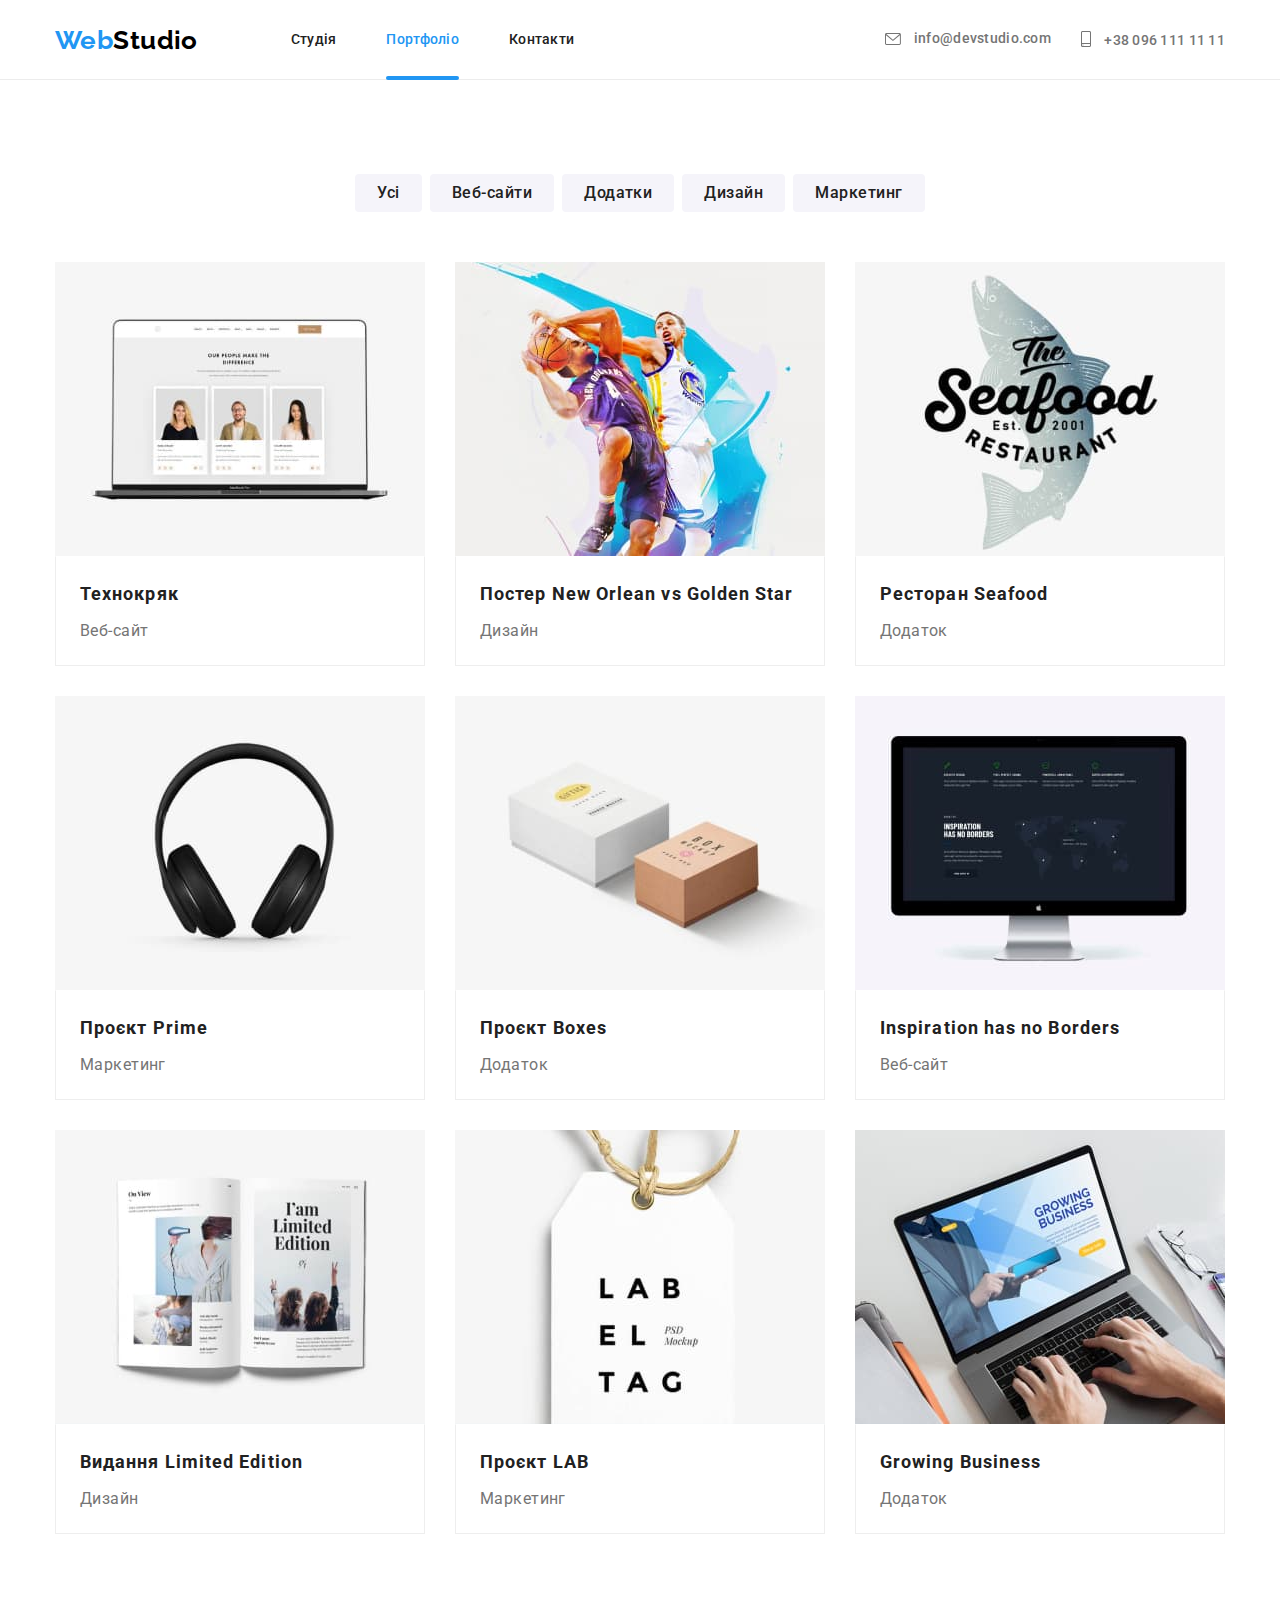
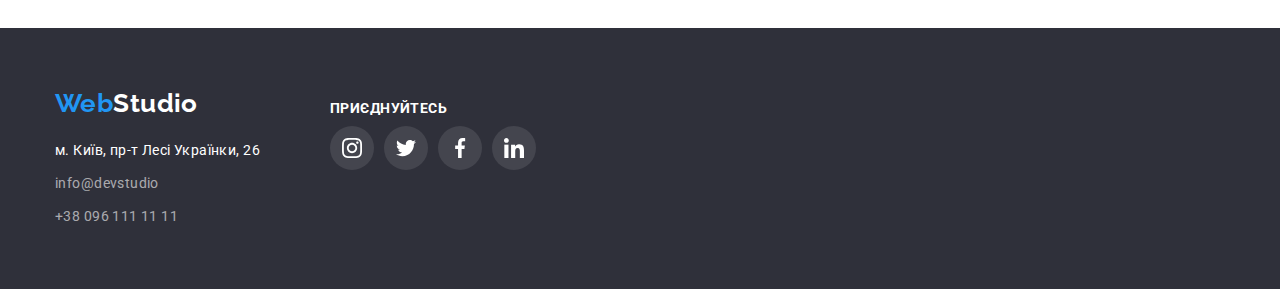
==== commit 8a78b3be: "Fix preview" ====
--- a/portfolio.html
+++ b/portfolio.html
@@ -18,8 +18,8 @@
     <header class="page-header">
         <div class="container header-container">
             <a class="logo" href="./" title="logo"><span class="logo-web">Web</span>Studio</a>
-            <nav>
-                <ul class="site-nav list">
+            <nav class="header-nav">
+                <ul class="list site-nav">
                     <li class="item"><a class="link-nav" href="./" title="Студія">Студія</a></li>
                     <li class="item"><a class="link-nav current" href="./portfolio.html" title="Портфоліо">Портфоліо</a>
                     </li>
@@ -28,11 +28,11 @@
             </nav>
             <ul class="list site-contact">
                 <li class="item">
-                    <a class="link-adr icon-a" href="mailto:info@devstudio" title="надіслати листа">
+                    <a class="link-adr icon-a" href="mailto:info@devstudio.com" title="надіслати листа">
                         <svg class="clear-icon" width="16" height="12">
                             <use href="./images/icons.svg#icon-envelope"></use>
                         </svg>
-                        <span class="link-name">info@devstudio</span>
+                        <span class="link-name">info@devstudio.com</span>
                     </a>
                 </li>
                 <li class="item">
@@ -126,7 +126,7 @@
                         </div>
                         <div class="card-content">
                             <h2 class="project">Проєкт Prime</h2>
-                            <p class="categories">Маркетинг </p>
+                            <p class="categories">Маркетинг</p>
                         </div>
                     </li>
                     <li class="card">
--- a/css/styles.css
+++ b/css/styles.css
@@ -84,6 +84,14 @@
     background-color: var(--main-white-color);
     border-bottom: 1px solid var(--header-bottom-border);
     border-top: 1px solid transparent;
+   
+    height: 80px;
+}
+
+.header-container {
+    display: flex;
+    align-items: center;
+    height: 100%;
 }
 
 /*====== logo ======*/
@@ -108,42 +116,49 @@
     font-weight: 500;
     line-height: 1.14;
     letter-spacing: 0.02em;
-    display: flex;  
+ 
 }
 
 .site-nav {
     margin-left: 93px;
-}
-
+    display: flex;
+    gap: 50px;
+    height: 100%;
+
+}
+
+.site-nav .item {
+    height: 100%;
+    
+}
+.link-nav {
+    display: inline-flex;
+    text-decoration: none;
+    color: var(--heading-text-color);
+    position: relative;
+    background-color: transparent;
+    
+    height: 100%;
+    align-items: center;
+ 
+}
+
+.header-nav {
+    height: 100%;
+}
 .site-contact {
     margin-left: auto;
-}
-
-.link-nav,
-.site-contact .link-adr {
-    display: inline-block;
-    align-items: center;
-    padding-top: 31px;
-    padding-bottom: 31px;
-
-    text-decoration: none;
-    color: var(--heading-text-color);
-}
-
-.site-nav .item:not(:first-child),
-.site-contact .item:not(:first-child) {
-    margin-left: 50px;
-}
-
-.site-contact .link-adr:last-child {
-    margin-right: 0;
+    display: flex;
+    column-gap: 30px;
+    flex-wrap: wrap;
+    /* flex-direction: column; */
 }
 
 .site-contact .link-adr{
     color: var(--main-text-color);
-     display: inline-flex;
-    align-items: center;
-    margin-right: 30px;
+    align-items: center;    
+    padding-top: 5px;
+    padding-bottom: 5px;
 }
 
 .link-adr {
@@ -165,11 +180,6 @@
     color: var(--decoration-color);   
 }
 
-
-.link-nav {
-    position: relative;
-    background-color: transparent;
-}
 
 .link-nav::after {
     content: '';
@@ -191,10 +201,7 @@
     background-color: var(--decoration-color);
 }
 
-.header-container {
-    display: flex;
-    align-items: center;
-}
+/* ----- icons ----- */
 
 .clear-icon {
     fill:currentColor;
@@ -448,7 +455,6 @@
     cursor: pointer;
     padding: 12px; 
     fill: var(--client-color);
-
     transition: fill var(--time-hover) cubic-bezier(0.4, 0, 0.2, 1);
    
 }
@@ -463,8 +469,7 @@
 
 .social-link:hover,
 .social-link:focus {
-    background-color: var(--decoration-color);
-    
+    background-color: var(--decoration-color);   
 }
 
 .social-link:hover .social-icon,
@@ -492,18 +497,17 @@
 .cards {
     display: flex;
     flex-wrap: wrap;
-    margin-left: calc(-1 * var(--cards-gap));
-    margin-top: calc(-1 * var(--cards-gap));
+
+    gap: var(--cards-gap);
+
+    /* display: grid; */
+    /* grid-template-columns:repeat(var(--cards-count), calc((100% - (var(--cards-count) - 1) * var(--cards-gap)) / var(--cards-count))) ;  */
 }
 
 .cards .card {
-    flex-basis: calc(100% /var(--cards-count) - var(--cards-gap));
-    margin-left: var(--cards-gap);
-    margin-top: var(--cards-gap);
-
+    flex-basis: calc( (100% - (var(--cards-count) - 1) * var(--cards-gap)) / var(--cards-count) );     
     display: flex;
     flex-direction: column;
-
     transition: box-shadow var(--time-hover) cubic-bezier(0.4, 0, 0.2, 1);
 }
 
@@ -521,10 +525,13 @@
 
     font-size: 18px;
     line-height: 1.56;
+    color: var(--main-white-color);
         
     padding: 24px;
     display: flex;
-    align-items: center;  
+    align-items: center;
+    overflow: hidden;
+    
 
     transform: translateY(100%);  
     background-color: var(--card-image-hover);
@@ -533,10 +540,9 @@
 }
 
 .card:hover .card-text,
-.card:focus .card-text
-{   
-    color: var(--main-white-color);
-    transform: translateY(0);   
+.card:focus .card-text {   
+    transform: translateY(0);  
+    overflow: auto;
 }
 
 .cards .card:hover,
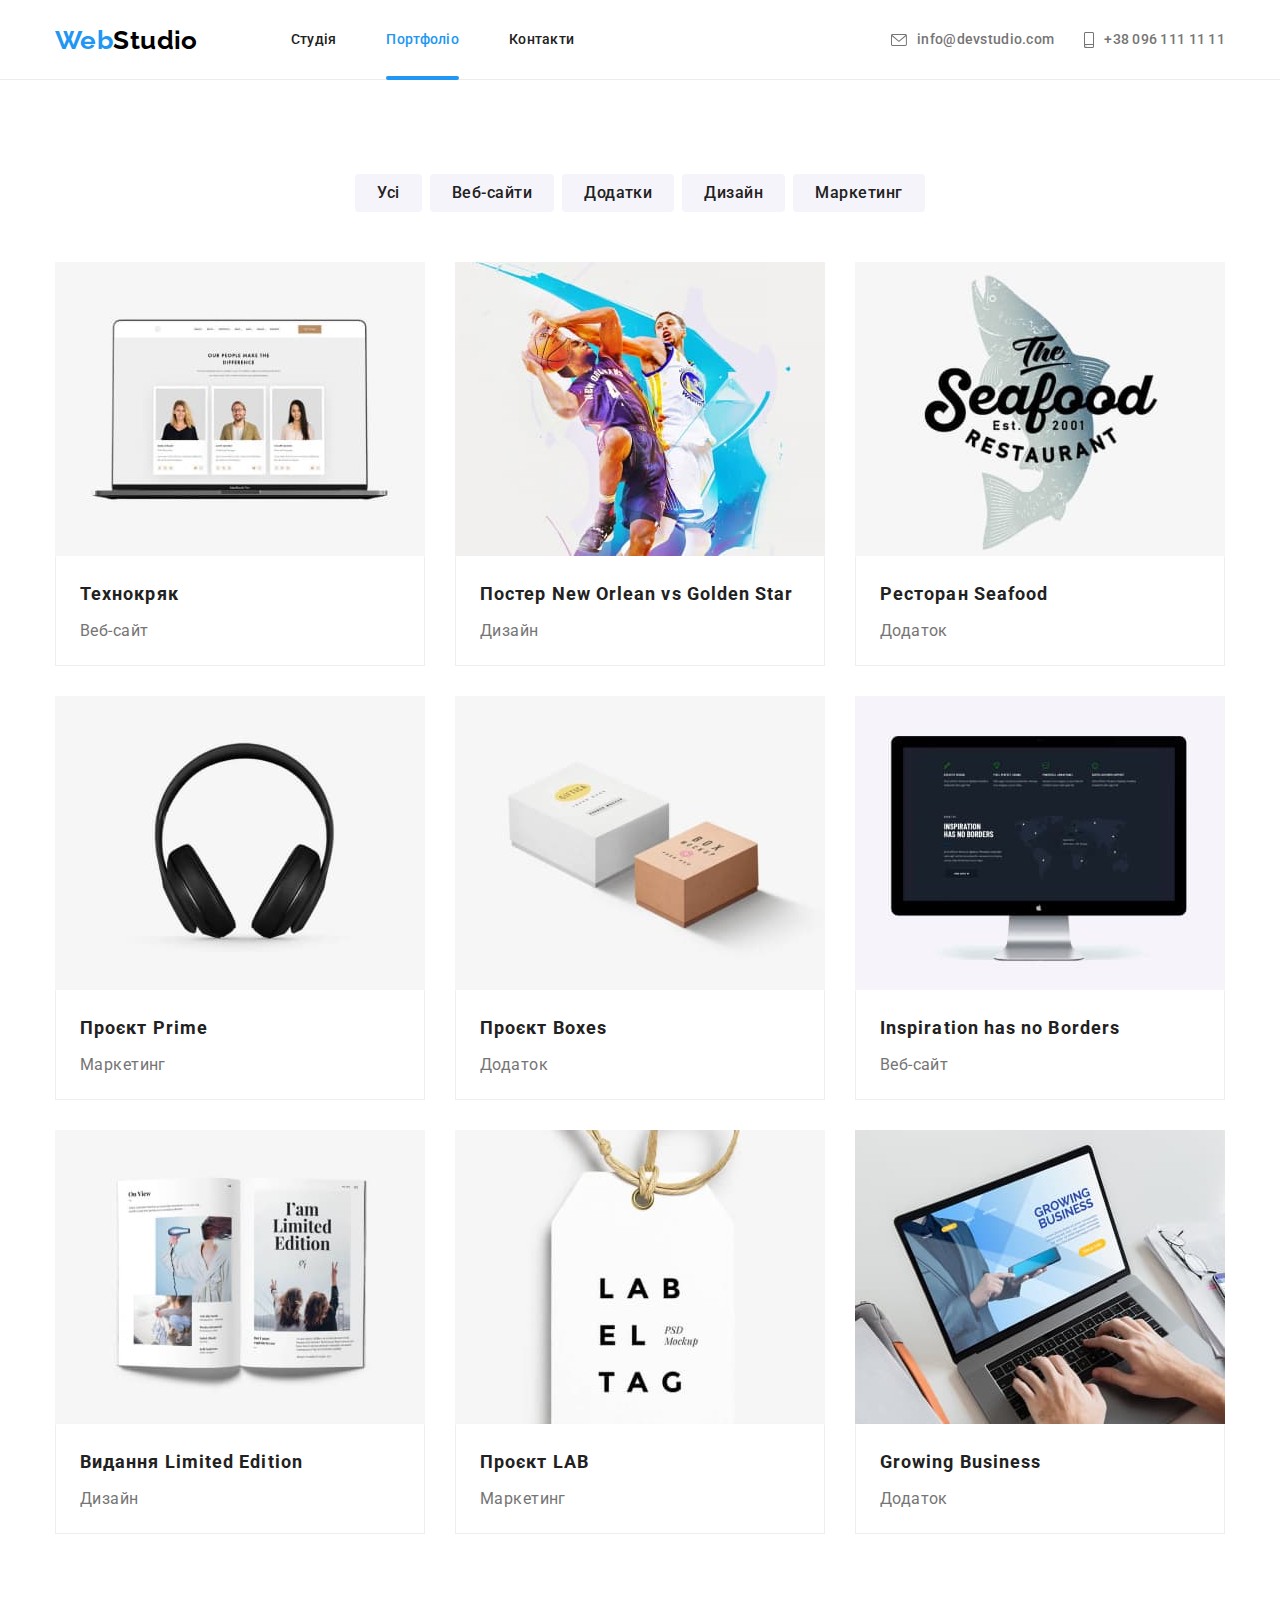
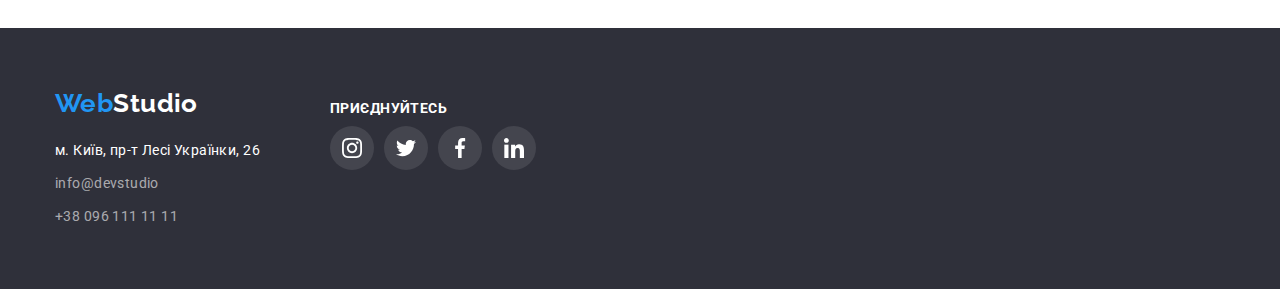
==== commit 75dbcf04: "Updata" ====
--- a/portfolio.html
+++ b/portfolio.html
@@ -28,7 +28,7 @@
             </nav>
             <ul class="list site-contact">
                 <li class="item">
-                    <a class="link-adr icon-a" href="mailto:info@devstudio.com" title="надіслати листа">
+                    <a class="link-adr" href="mailto:info@devstudio.com" title="надіслати листа">
                         <svg class="clear-icon" width="16" height="12">
                             <use href="./images/icons.svg#icon-envelope"></use>
                         </svg>
@@ -36,7 +36,7 @@
                     </a>
                 </li>
                 <li class="item">
-                    <a class="link-adr icon-a" href="tel:+380961111111" title="зателефонувати">
+                    <a class="link-adr" href="tel:+380961111111" title="зателефонувати">
                         <svg class="clear-icon" width="10" height="16">
                             <use href="./images/icons.svg#icon-smartphone"></use>
                         </svg>
--- a/css/styles.css
+++ b/css/styles.css
@@ -124,12 +124,10 @@
     display: flex;
     gap: 50px;
     height: 100%;
-
 }
 
 .site-nav .item {
-    height: 100%;
-    
+    height: 100%;  
 }
 .link-nav {
     display: inline-flex;
@@ -147,18 +145,20 @@
     height: 100%;
 }
 .site-contact {
+    display: flex;
     margin-left: auto;
-    display: flex;
     column-gap: 30px;
     flex-wrap: wrap;
     /* flex-direction: column; */
 }
 
 .site-contact .link-adr{
-    color: var(--main-text-color);
-    align-items: center;    
+    display: inline-flex;
+    align-items: center;
     padding-top: 5px;
     padding-bottom: 5px;
+
+    color: var(--main-text-color);
 }
 
 .link-adr {
@@ -208,11 +208,6 @@
     overflow: hidden;
     vertical-align: -0.15em;
     font-size: inherit;   
-}
-
-.icon-a {
-    display: inline-block;
-    align-items: center;
 }
 
 .link-name {
